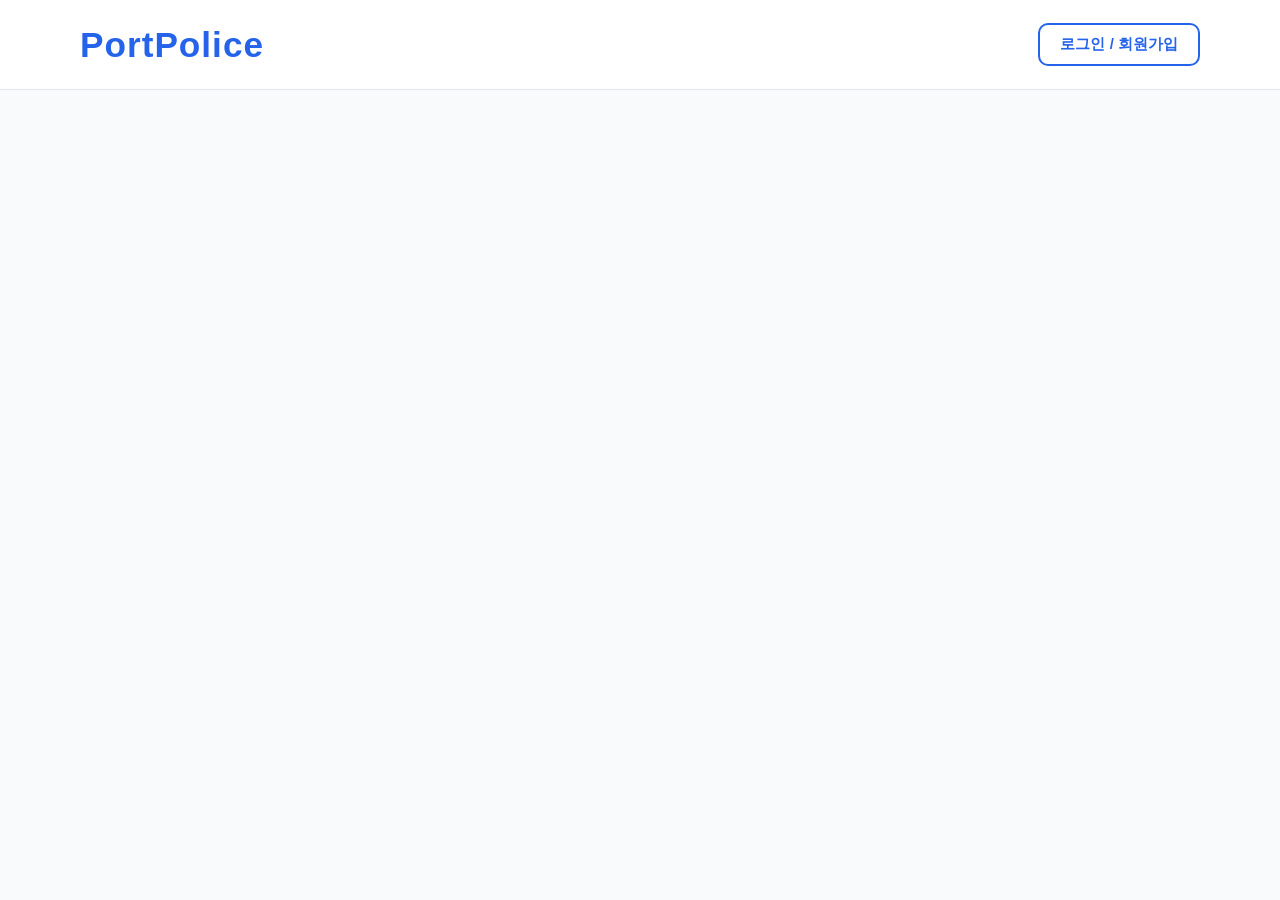
==== index.html @ 40808a29 "Add files via upload" ====
<!DOCTYPE html>
<html lang="ko">

<head>
  <meta charset="UTF-8" />
  <meta name="viewport" content="width=device-width, initial-scale=1.0" />
  <title>PortPolice</title>
  <link rel="stylesheet" href="style.css">
</head>

<body>

  <header>
    <div class="logo">
      <h1>PortPolice</h1>
    </div>

    <div class="auth">
      <a href="login.html" class="login-btn">로그인 / 회원가입</a>
    </div>
  </header>

  <main class="container">

  </main>

  <footer>

  </footer>

</body>

</html>
---- style.css ----
/* 기본 설정 */

* {
    margin: 0;
    padding: 0;
    box-sizing: border-box;
}

body {
    background: #F8FAFC;
    font-family: "Pretendard", sans-serif;
    color: #1E293B;
}

/* Header */

header {
    width: 100%;
    height: 90px;

    display: flex;
    justify-content: space-between;
    align-items: center;

    padding: 0 80px;

    background: white;

    border-bottom: 1px solid #E2E8F0;

    position: sticky;
    top: 0;
}

/* 로고 */

.logo h1 {
    font-size: 2.2rem;
    font-weight: 800;
    color: #2563EB;

    letter-spacing: 1px;
}

/* 로그인 버튼 */

.auth {
    display: flex;
    gap: 12px;
}

.auth a{
    text-decoration:none;

    padding:10px 20px;

    border-radius:10px;

    font-size:15px;
    font-weight:600;

    transition:.25s;

    display:flex;
    justify-content:center;
    align-items:center;
}

/* 로그인 */

.login-btn {
    background: white;
    border: 2px solid #2563EB;
    color: #2563EB;
}

.login-btn:hover {
    background: #EFF6FF;
}
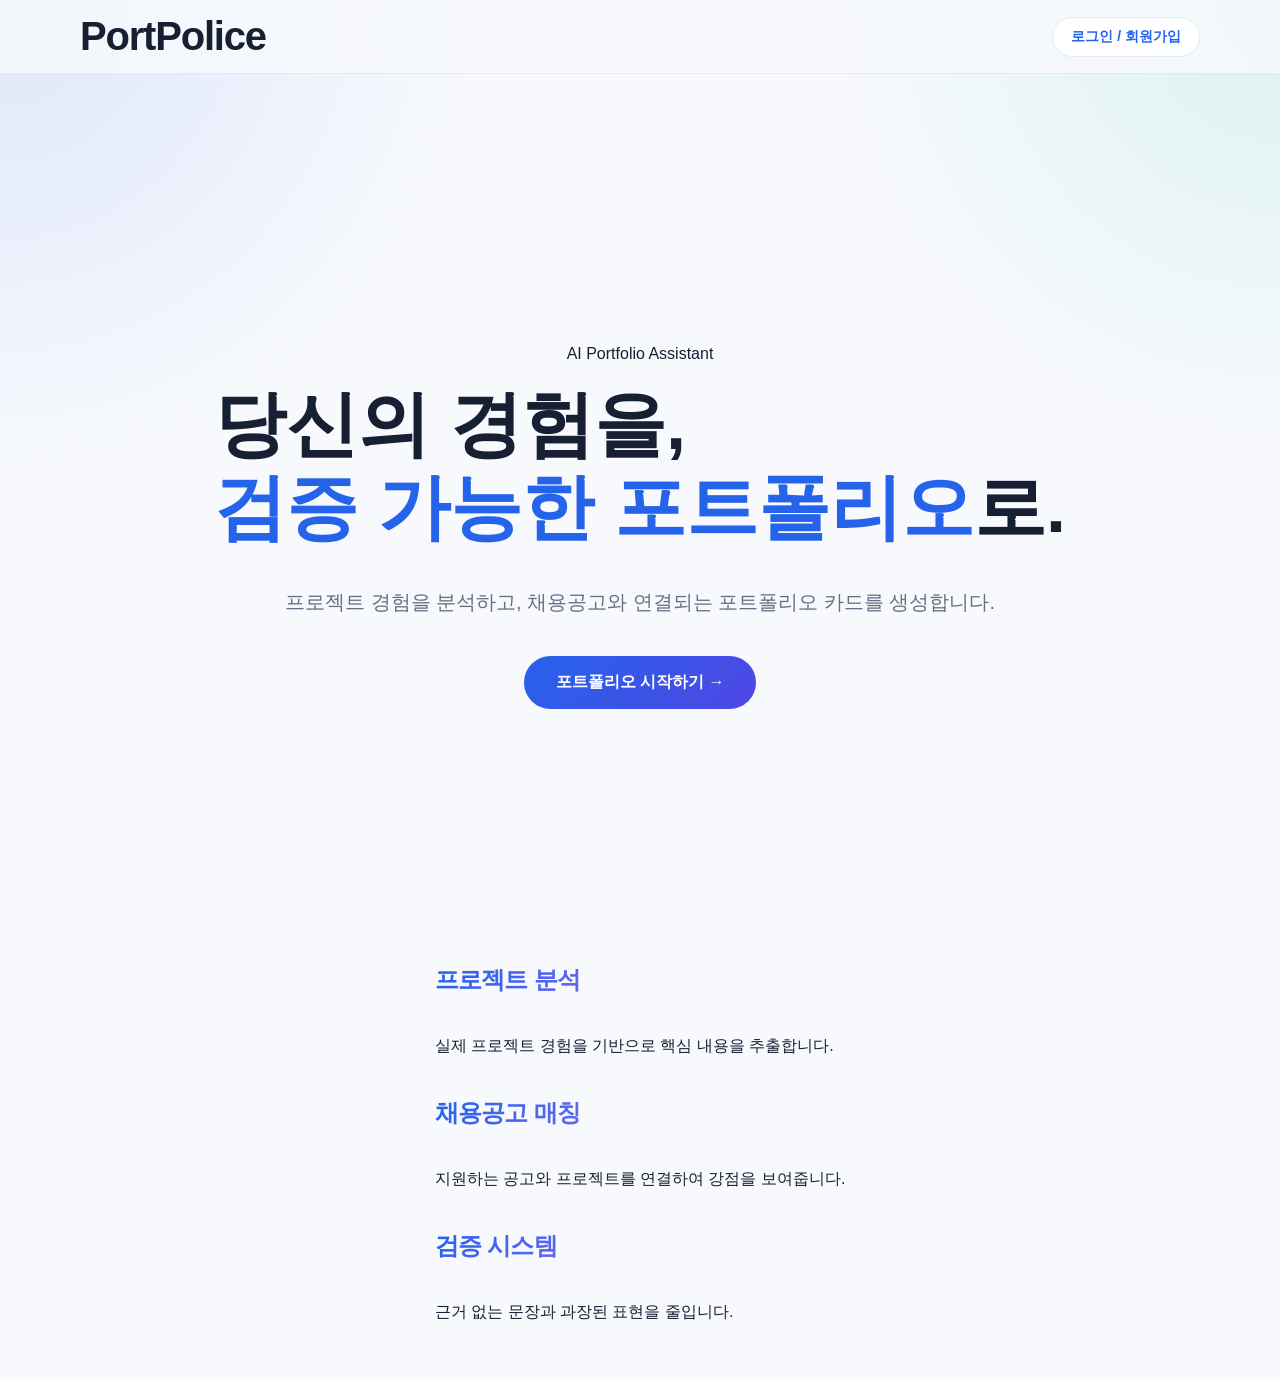
==== commit 28f135d5: "Add files via upload" ====
--- a/index.html
+++ b/index.html
@@ -12,7 +12,9 @@
 
   <header>
     <div class="logo">
-      <h1>PortPolice</h1>
+      <h1>
+        <a href="index.html">PortPolice</a>
+      </h1>
     </div>
 
     <div class="auth">
@@ -21,6 +23,47 @@
   </header>
 
   <main class="container">
+
+    <section class="hero">
+
+      <span class="hero-badge">
+        AI Portfolio Assistant
+      </span>
+
+      <h1>
+        당신의 경험을,<br>
+        <span>검증 가능한 포트폴리오</span>로.
+      </h1>
+
+      <p>
+        프로젝트 경험을 분석하고,
+        채용공고와 연결되는 포트폴리오 카드를 생성합니다.
+      </p>
+
+      <a href="login.html" class="hero-button">
+        포트폴리오 시작하기 →
+      </a>
+
+    </section>
+
+    <section class="feature">
+
+      <div class="feature-card">
+        <h3> 프로젝트 분석</h3>
+        <p>실제 프로젝트 경험을 기반으로 핵심 내용을 추출합니다.</p>
+      </div>
+
+      <div class="feature-card">
+        <h3> 채용공고 매칭</h3>
+        <p>지원하는 공고와 프로젝트를 연결하여 강점을 보여줍니다.</p>
+      </div>
+
+      <div class="feature-card">
+        <h3> 검증 시스템</h3>
+        <p>근거 없는 문장과 과장된 표현을 줄입니다.</p>
+      </div>
+
+    </section>
 
   </main>
 
--- a/style.css
+++ b/style.css
@@ -1,79 +1,278 @@
 /* 기본 설정 */
+:root {
+    --bg: #f7f9fc;
+    --surface: #ffffff;
+    --text: #172033;
+    --muted: #667085;
+    --line: #e4e9f2;
+    --primary: #2563eb;
+    --primary-dark: #1d4ed8;
+    --accent: #14b8a6;
+    --shadow: 0 24px 60px rgba(31, 41, 55, 0.12);
+  }
 
 * {
+    box-sizing: border-box;
+}
+
+body {
     margin: 0;
-    padding: 0;
-    box-sizing: border-box;
-}
-
-body {
-    background: #F8FAFC;
-    font-family: "Pretendard", sans-serif;
-    color: #1E293B;
-}
+    font-family: -apple-system, BlinkMacSystemFont, "Segoe UI", "Noto Sans KR", Arial, sans-serif;
+    background:
+      radial-gradient(circle at top left, rgba(37, 99, 235, 0.12), transparent 30rem),
+      radial-gradient(circle at top right, rgba(20, 184, 166, 0.12), transparent 28rem),
+      var(--bg);
+    color: var(--text);
+  }
 
 /* Header */
 
 header {
-    width: 100%;
-    height: 90px;
-
-    display: flex;
+    height: 74px;
+    padding: 0 80px;
+    display: flex;
+    align-items: center;
     justify-content: space-between;
-    align-items: center;
-
-    padding: 0 80px;
-
-    background: white;
-
-    border-bottom: 1px solid #E2E8F0;
-
+  
+    background: rgba(247, 249, 252, 0.82);
+    backdrop-filter: blur(18px);
+    border-bottom: 1px solid var(--line);
+  
     position: sticky;
     top: 0;
-}
-
+    z-index: 20;
+  }
 /* 로고 */
-
-.logo h1 {
-    font-size: 2.2rem;
+.logo a {
+    text-decoration: none;
+    font-size: 40px;
+    font-weight: 900;
+    color: var(--text);
+    letter-spacing: -0.03em;
+  }
+  .logo a::first-letter {
+    color: var(--primary);
+  }
+
+.logo a:hover {
+    color: #1D4ED8;
+}
+
+/* 로그인 버튼 */
+
+.auth {
+    display: flex;
+    gap: 12px;
+}
+
+.auth a {
+    text-decoration: none;
+    padding: 10px 18px;
+    border-radius: 999px;
+    font-size: 14px;
     font-weight: 800;
-    color: #2563EB;
-
-    letter-spacing: 1px;
-}
-
-/* 로그인 버튼 */
-
-.auth {
-    display: flex;
-    gap: 12px;
-}
-
-.auth a{
-    text-decoration:none;
-
-    padding:10px 20px;
-
-    border-radius:10px;
-
-    font-size:15px;
-    font-weight:600;
-
-    transition:.25s;
-
-    display:flex;
-    justify-content:center;
-    align-items:center;
-}
+  }
 
 /* 로그인 */
 
 .login-btn {
+    color: var(--primary);
     background: white;
-    border: 2px solid #2563EB;
-    color: #2563EB;
-}
+    border: 1px solid var(--line);
+  }
 
 .login-btn:hover {
     background: #EFF6FF;
+}
+
+/* 로그인 화면 */
+.login-wrapper {
+    min-height: calc(100vh - 74px);
+    display: flex;
+    align-items: center;
+    justify-content: center;
+    padding: 40px 20px;
+  }
+  
+  .login-container {
+    width: 420px;
+    padding: 42px;
+    border-radius: 28px;
+  
+    background: rgba(255, 255, 255, 0.92);
+    border: 1px solid var(--line);
+    box-shadow: var(--shadow);
+  
+    display: flex;
+    flex-direction: column;
+    gap: 16px;
+  }
+  
+  .login-container h2 {
+    margin: 0 0 12px;
+    text-align: center;
+    font-size: 28px;
+    letter-spacing: -0.04em;
+  }
+  
+  .login-container input {
+    height: 50px;
+    padding: 0 16px;
+    border: 1px solid var(--line);
+    border-radius: 14px;
+    font-size: 15px;
+    outline: none;
+  }
+  
+  .login-container input:focus {
+    border-color: var(--primary);
+  }
+  
+  .login-btn-main {
+    height: 52px;
+    border: none;
+    border-radius: 999px;
+    color: white;
+    background: linear-gradient(135deg, var(--primary), #4f46e5);
+    font-size: 16px;
+    font-weight: 900;
+    cursor: pointer;
+  }
+  
+  .divider {
+    display: flex;
+    align-items: center;
+    gap: 12px;
+    color: var(--muted);
+    font-size: 14px;
+    font-weight: 700;
+  }
+  
+  .divider::before,
+  .divider::after {
+    content: "";
+    flex: 1;
+    height: 1px;
+    background: var(--line);
+  }
+  
+  .naver-btn,
+  .kakao-btn,
+  .google-btn {
+    height: 50px;
+    border-radius: 14px;
+    font-size: 15px;
+    font-weight: 900;
+    cursor: pointer;
+  }
+  
+  .naver-btn {
+    border: none;
+    background: #03c75a;
+    color: white;
+  }
+  
+  .kakao-btn {
+    border: none;
+    background: #fee500;
+    color: #3c1e1e;
+  }
+  
+  .google-btn {
+    border: 1px solid var(--line);
+    background: white;
+    color: #344054;
+  }
+  
+  @media (max-width: 720px) {
+    header {
+      padding: 0 24px;
+    }
+  
+    .login-container {
+      width: 100%;
+      max-width: 420px;
+      padding: 32px 24px;
+    }
+  }
+
+  /* 메인 화면 메인 */
+  main.container {
+    min-height: calc(100vh - 74px); /* 헤더 높이 제외 */
+
+    display: flex;
+    flex-direction: column;
+    justify-content: center;
+    align-items: center;
+
+    padding: 40px 20px;
+}
+
+.hero {
+    min-height: calc(100vh - 74px);
+
+    display: flex;
+    flex-direction: column;
+    justify-content: center;
+    align-items: center;
+}
+
+.hero h1 {
+    font-size: clamp(48px, 6vw, 72px);
+    line-height: 1.15;
+    margin: 20px 0;
+}
+
+.hero h1 span {
+    color: var(--primary);
+}
+
+.hero p {
+    font-size: 20px;
+    color: var(--muted);
+    margin-bottom: 40px;
+}
+
+.hero-button {
+    display: inline-block;
+
+    padding: 16px 32px;
+
+    border-radius: 999px;
+
+    background: linear-gradient(135deg, var(--primary), #4f46e5);
+
+    color: white;
+    text-decoration: none;
+    font-weight: 800;
+
+    transition: .2s;
+}
+
+.hero-button:hover {
+    transform: translateY(-2px);
+}
+
+/* feature 그라데이션 효과 */
+.feature-card h3{
+    display:inline-block; /* 글자 길이만큼만 그라데이션 */
+
+    font-size:24px;
+    font-weight:900;
+    letter-spacing:-0.03em;
+
+    background:linear-gradient(
+        135deg,
+        #2563EB,
+        #6366F1,
+        #14B8A6
+    );
+
+    background-size:200% 200%;
+
+    -webkit-background-clip:text;
+    background-clip:text;
+
+    -webkit-text-fill-color:transparent;
+    color:transparent;
 }
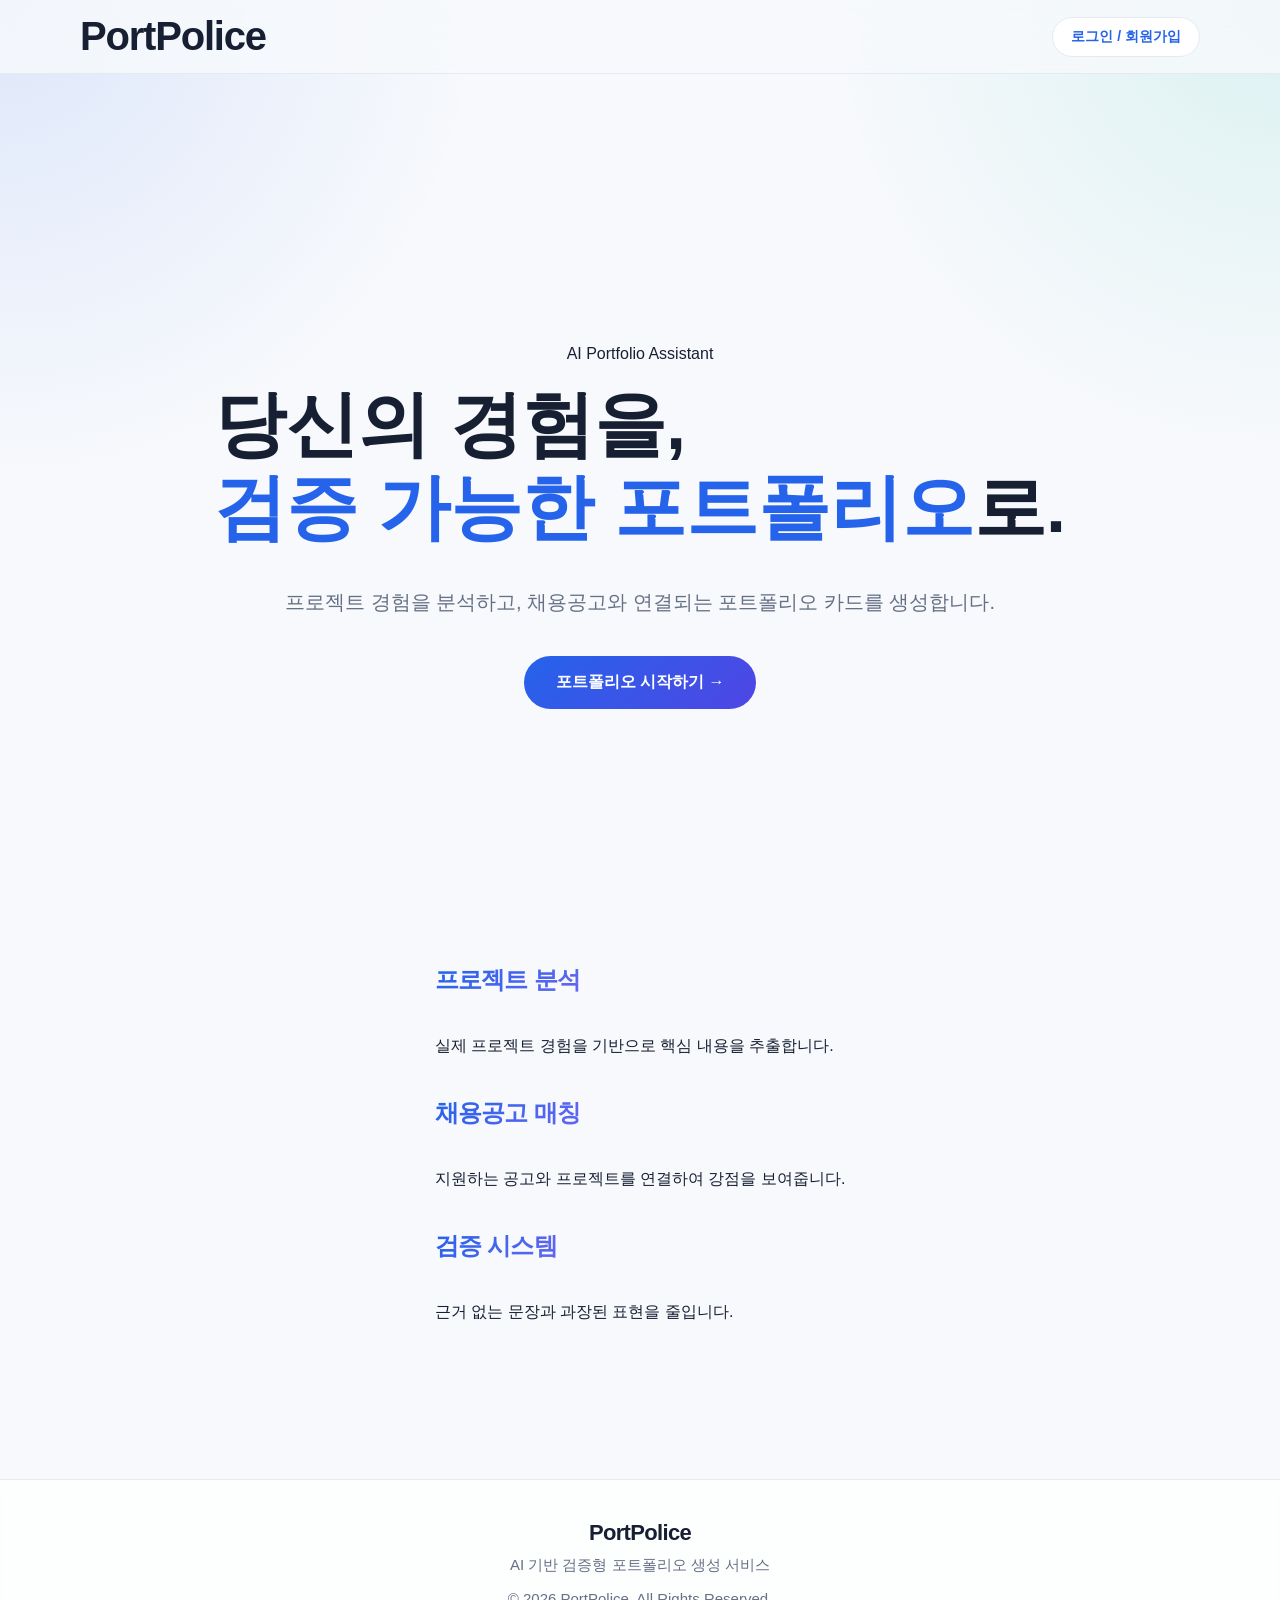
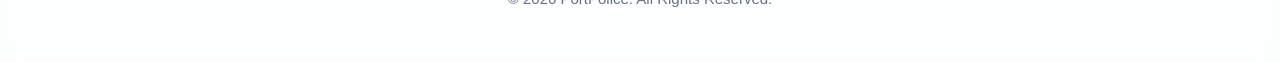
==== commit 5c52d8fc: "Add files via upload" ====
--- a/index.html
+++ b/index.html
@@ -69,8 +69,22 @@
 
   <footer>
 
+    <div class="footer-content">
+
+      <h3>PortPolice</h3>
+
+      <p>
+        AI 기반 검증형 포트폴리오 생성 서비스
+      </p>
+
+      <p class="copyright">
+        © 2026 PortPolice. All Rights Reserved.
+      </p>
+
+    </div>
+
   </footer>
-
+  <script src="script.js"></script>
 </body>
 
 </html>
--- a/style.css
+++ b/style.css
@@ -275,4 +275,58 @@
 
     -webkit-text-fill-color:transparent;
     color:transparent;
+}
+
+/* Footer */
+
+footer{
+    margin-top:100px;
+
+    border-top:1px solid var(--line);
+
+    background:rgba(255,255,255,.75);
+
+    backdrop-filter:blur(10px);
+}
+
+.footer-content{
+
+    width:min(1140px, calc(100% - 40px));
+
+    margin:0 auto;
+
+    padding:40px 0;
+
+    text-align:center;
+}
+
+.footer-content h3{
+
+    margin:0;
+
+    font-size:22px;
+
+    font-weight:900;
+
+    letter-spacing:-0.03em;
+
+    color:var(--text);
+}
+
+.footer-content p{
+
+    margin-top:10px;
+
+    color:var(--muted);
+
+    font-size:15px;
+}
+
+.copyright{
+
+    margin-top:24px;
+
+    font-size:13px;
+
+    color:#98A2B3;
 }
